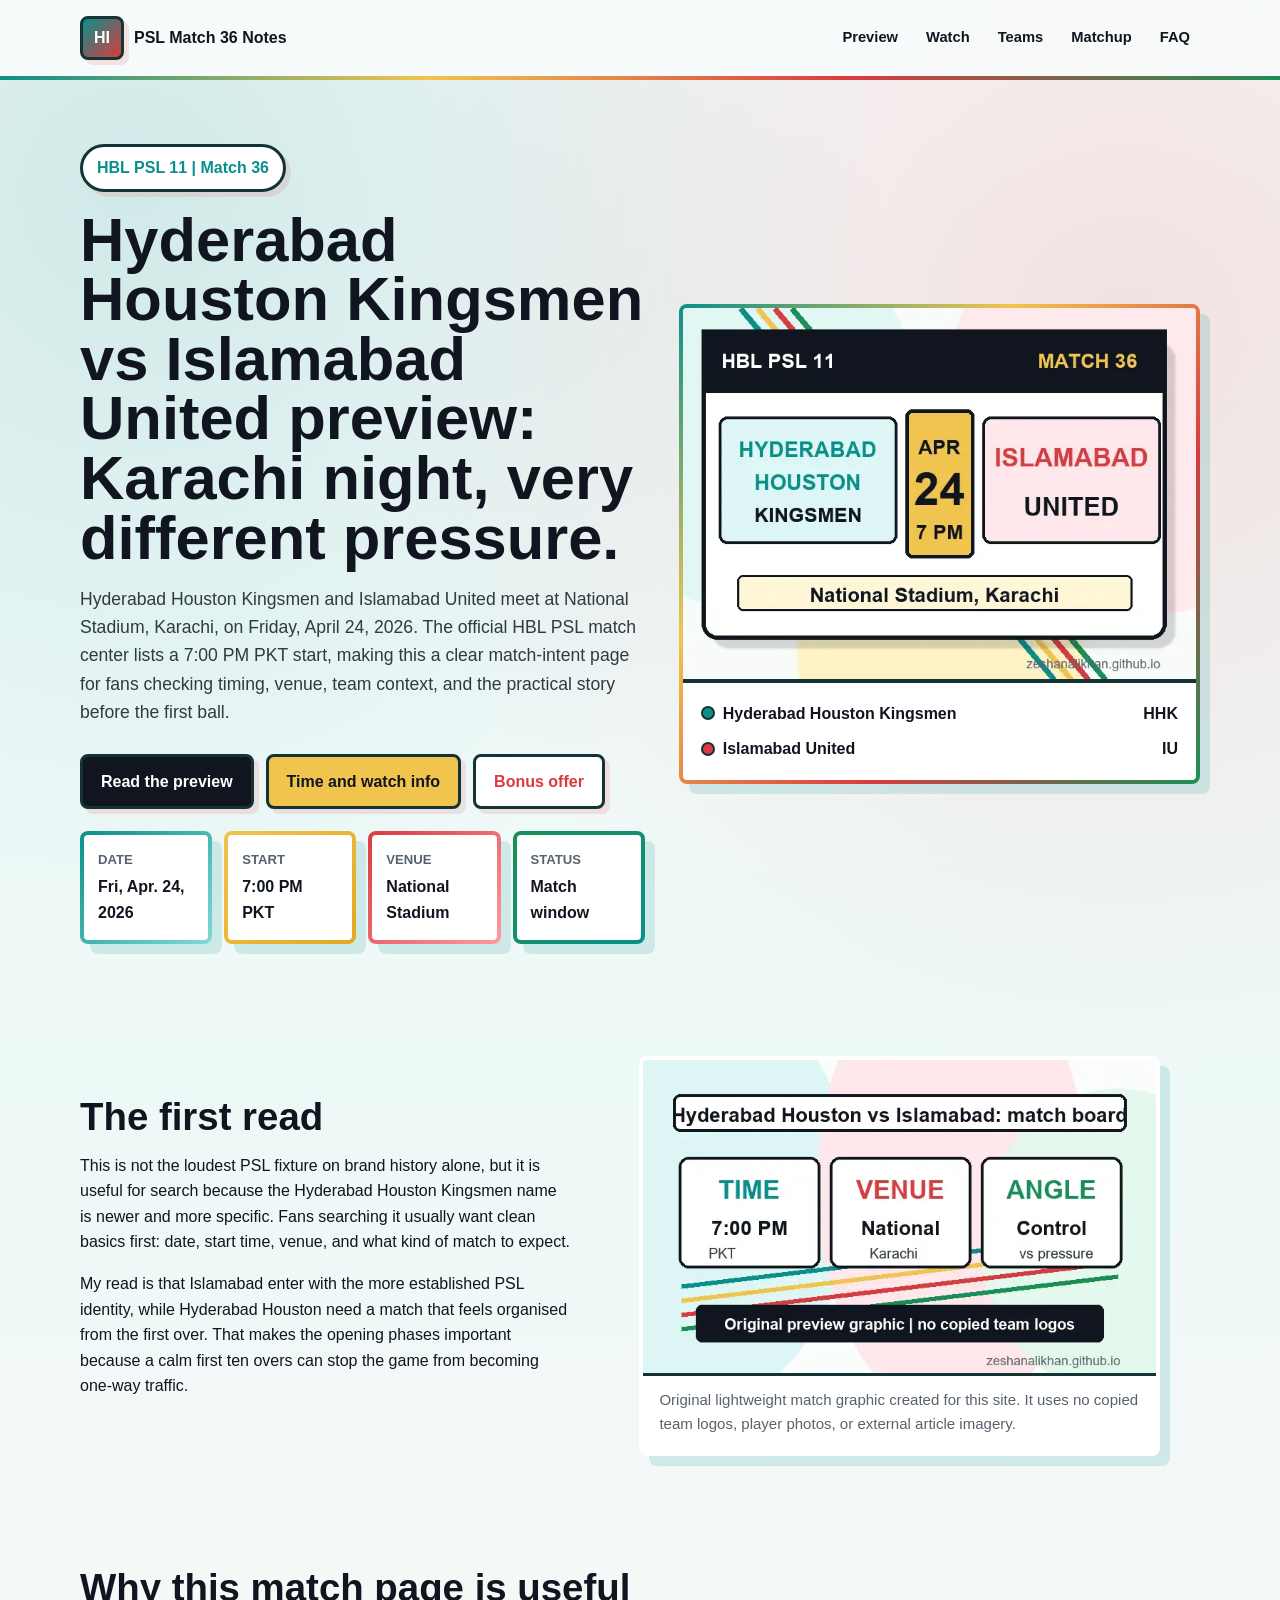
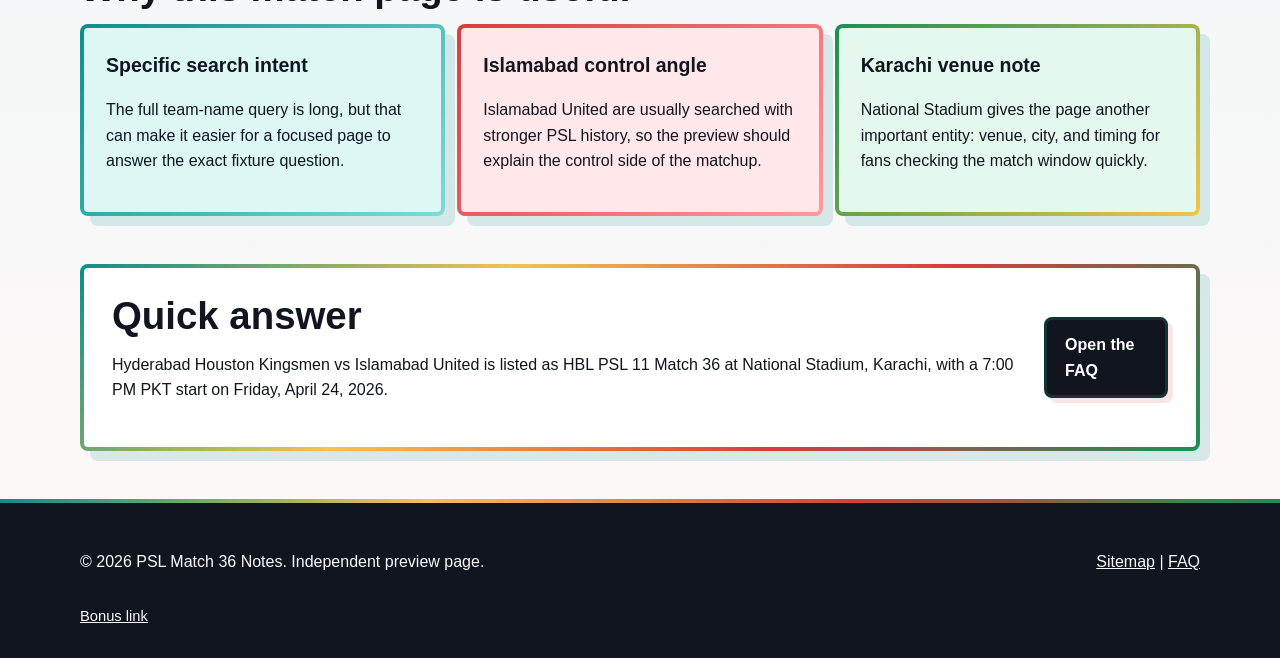
==== index.html @ 9ee0307c "Build Hyderabad Islamabad PSL preview site" ====
<!doctype html>
<html lang="en">
  <head>
    <meta charset="utf-8">
    <meta name="viewport" content="width=device-width, initial-scale=1">
    <meta name="google-site-verification" content="zPeMqoo2h3M_oqIertTkiu1rAj5quQBwW_J42bXbuFM">
    <title>Hyderabad Houston Kingsmen vs Islamabad United PSL 2026 Preview</title>
    <meta name="description" content="Original Hyderabad Houston Kingsmen vs Islamabad United HBL PSL 11 preview with match time, National Stadium venue notes, team context, and matchup angles.">
    <link rel="canonical" href="https://zeshanalikhan.github.io/hyderabad-houston-kingsmen-islamabad-united-psl-preview/">
    <meta property="og:title" content="Hyderabad Houston Kingsmen vs Islamabad United PSL 2026 Preview">
    <meta property="og:description" content="Hyderabad Houston Kingsmen meet Islamabad United in HBL PSL 11 Match 36 at National Stadium, Karachi.">
    <meta property="og:type" content="website">
    <meta property="og:url" content="https://zeshanalikhan.github.io/hyderabad-houston-kingsmen-islamabad-united-psl-preview/">
    <meta property="og:image" content="https://zeshanalikhan.github.io/hyderabad-houston-kingsmen-islamabad-united-psl-preview/assets/images/hhk-islamabad-hero.webp">
    <meta name="twitter:card" content="summary_large_image">
    <link rel="stylesheet" href="styles.css">
    <script type="application/ld+json">
      {
        "@context": "https://schema.org",
        "@type": "SportsEvent",
        "name": "Hyderabad Houston Kingsmen vs Islamabad United",
        "startDate": "2026-04-24T19:00:00+05:00",
        "eventStatus": "https://schema.org/EventScheduled",
        "eventAttendanceMode": "https://schema.org/OfflineEventAttendanceMode",
        "location": {
          "@type": "Place",
          "name": "National Stadium",
          "address": {
            "@type": "PostalAddress",
            "addressLocality": "Karachi",
            "addressCountry": "PK"
          }
        },
        "homeTeam": {"@type": "SportsTeam", "name": "Hyderabad Houston Kingsmen"},
        "awayTeam": {"@type": "SportsTeam", "name": "Islamabad United"},
        "sport": "Cricket"
      }
    </script>
  </head>
  <body>
    <a class="skip-link" href="#main">Skip to content</a>
    <header class="site-header">
      <div class="nav-wrap">
        <a class="brand" href="index.html" aria-label="Hyderabad Houston Kingsmen Islamabad United PSL preview home">
          <span class="brand-mark">HI</span>
          <span>PSL Match 36 Notes</span>
        </a>
        <nav class="nav-links" aria-label="Main navigation">
          <a href="pages/match-preview.html">Preview</a>
          <a href="pages/how-to-watch.html">Watch</a>
          <a href="pages/team-context.html">Teams</a>
          <a href="pages/matchup-notes.html">Matchup</a>
          <a href="pages/game-faq.html">FAQ</a>
        </nav>
      </div>
    </header>

    <main id="main">
      <section class="hero">
        <div class="hero-inner">
          <div class="hero-copy">
            <span class="eyebrow">HBL PSL 11 | Match 36</span>
            <h1>Hyderabad Houston Kingsmen vs Islamabad United preview: Karachi night, very different pressure.</h1>
            <p class="lede">Hyderabad Houston Kingsmen and Islamabad United meet at National Stadium, Karachi, on Friday, April 24, 2026. The official HBL PSL match center lists a 7:00 PM PKT start, making this a clear match-intent page for fans checking timing, venue, team context, and the practical story before the first ball.</p>
            <div class="cta-row">
              <a class="button" href="pages/match-preview.html">Read the preview</a>
              <a class="button secondary" href="pages/how-to-watch.html">Time and watch info</a>
              <a class="button ghost" href="https://www.profitablecpmratenetwork.com/j9f627innq?key=be46e17df9e34aa3b5b8e77e88a34740" rel="nofollow sponsored noopener" target="_blank">Bonus offer</a>
            </div>
            <div class="meta-grid" aria-label="Match quick facts">
              <div class="fact-card"><span>Date</span><strong>Fri, Apr. 24, 2026</strong></div>
              <div class="fact-card"><span>Start</span><strong>7:00 PM PKT</strong></div>
              <div class="fact-card"><span>Venue</span><strong>National Stadium</strong></div>
              <div class="fact-card"><span>Status</span><strong data-event-countdown>Checking match window</strong></div>
            </div>
          </div>
          <aside class="hero-card" aria-label="Match card">
            <img src="assets/images/hhk-islamabad-hero.webp" width="720" height="520" alt="Illustrated Hyderabad Houston Kingsmen vs Islamabad United PSL match card">
            <div class="scoreboard">
              <div class="score-row"><span><span class="team-dot hyderabad"></span>Hyderabad Houston Kingsmen</span><strong>HHK</strong></div>
              <div class="score-row"><span><span class="team-dot islamabad"></span>Islamabad United</span><strong>IU</strong></div>
            </div>
          </aside>
        </div>
      </section>

      <section class="section">
        <div class="two-col">
          <div>
            <h2>The first read</h2>
            <p>This is not the loudest PSL fixture on brand history alone, but it is useful for search because the Hyderabad Houston Kingsmen name is newer and more specific. Fans searching it usually want clean basics first: date, start time, venue, and what kind of match to expect.</p>
            <p>My read is that Islamabad enter with the more established PSL identity, while Hyderabad Houston need a match that feels organised from the first over. That makes the opening phases important because a calm first ten overs can stop the game from becoming one-way traffic.</p>
          </div>
          <figure class="image-frame">
            <img src="assets/images/hhk-islamabad-context.webp" width="720" height="440" alt="Illustrated PSL context board for Hyderabad Houston Kingsmen vs Islamabad United">
            <figcaption>Original lightweight match graphic created for this site. It uses no copied team logos, player photos, or external article imagery.</figcaption>
          </figure>
        </div>
      </section>

      <section class="section">
        <h2>Why this match page is useful</h2>
        <div class="card-grid">
          <article class="panel">
            <h3>Specific search intent</h3>
            <p>The full team-name query is long, but that can make it easier for a focused page to answer the exact fixture question.</p>
          </article>
          <article class="panel">
            <h3>Islamabad control angle</h3>
            <p>Islamabad United are usually searched with stronger PSL history, so the preview should explain the control side of the matchup.</p>
          </article>
          <article class="panel">
            <h3>Karachi venue note</h3>
            <p>National Stadium gives the page another important entity: venue, city, and timing for fans checking the match window quickly.</p>
          </article>
        </div>
      </section>

      <section class="section split-band">
        <div>
          <h2>Quick answer</h2>
          <p>Hyderabad Houston Kingsmen vs Islamabad United is listed as HBL PSL 11 Match 36 at National Stadium, Karachi, with a 7:00 PM PKT start on Friday, April 24, 2026.</p>
        </div>
        <a class="button" href="pages/game-faq.html">Open the FAQ</a>
      </section>
    </main>

    <footer class="site-footer">
      <div class="footer-inner">
        <p>&copy; <span data-year>2026</span> PSL Match 36 Notes. Independent preview page.</p>
        <p><a href="sitemap.xml">Sitemap</a> | <a href="pages/game-faq.html">FAQ</a></p>
      </div>
      <div class="adsterra-link-wrap">
        <a class="adsterra-link" href="https://www.profitablecpmratenetwork.com/j9f627innq?key=be46e17df9e34aa3b5b8e77e88a34740" rel="nofollow sponsored noopener" target="_blank">Bonus link</a>
      </div>
    </footer>
    <script src="app.js" defer></script>
  </body>
</html>
---- styles.css ----
:root {
  --ink: #10151f;
  --paper: #f8fbfb;
  --panel: #ffffff;
  --muted: #58626d;
  --line: #143334;
  --hyderabad: #0b8f8a;
  --islamabad: #d93b3f;
  --green: #1a8f55;
  --gold: #f1c44e;
  --aqua: #ddf7f5;
  --rose: #ffe7ea;
  --leaf: #e4f8ed;
  --shadow: 10px 10px 0 rgba(11, 143, 138, 0.15);
  --soft-shadow: 5px 5px 0 rgba(217, 59, 63, 0.13);
}

* { box-sizing: border-box; }
html { scroll-behavior: smooth; }

body {
  margin: 0;
  background:
    radial-gradient(circle at 10% 8%, rgba(11, 143, 138, 0.16), transparent 32%),
    radial-gradient(circle at 88% 14%, rgba(217, 59, 63, 0.13), transparent 34%),
    linear-gradient(180deg, #f8fbfb 0%, #edf9f7 48%, #fff7f8 100%);
  color: var(--ink);
  font-family: Arial, Helvetica, sans-serif;
  line-height: 1.6;
}

a { color: inherit; }
img { display: block; max-width: 100%; height: auto; }

.skip-link {
  position: absolute;
  left: 12px;
  top: -80px;
  z-index: 30;
  background: var(--ink);
  color: #fff;
  padding: 10px 14px;
  border-radius: 6px;
}
.skip-link:focus { top: 12px; }

.site-header {
  position: sticky;
  top: 0;
  z-index: 20;
  background: rgba(248, 251, 251, 0.95);
  border-bottom: 4px solid transparent;
  border-image: linear-gradient(90deg, var(--hyderabad), var(--gold), var(--islamabad), var(--green)) 1;
  backdrop-filter: blur(12px);
}

.nav-wrap, .hero-inner, .section, .footer-inner, .page-shell, .adsterra-link-wrap {
  width: min(1120px, calc(100% - 32px));
  margin: 0 auto;
}

.nav-wrap {
  min-height: 76px;
  display: flex;
  align-items: center;
  justify-content: space-between;
  gap: 22px;
}

.brand {
  display: inline-flex;
  align-items: center;
  gap: 10px;
  text-decoration: none;
  font-weight: 900;
}

.brand-mark {
  width: 44px;
  height: 44px;
  display: inline-grid;
  place-items: center;
  border-radius: 8px;
  background: linear-gradient(135deg, var(--hyderabad), var(--islamabad));
  color: #fff;
  border: 3px solid var(--line);
  box-shadow: var(--soft-shadow);
}

.nav-links {
  display: flex;
  flex-wrap: wrap;
  justify-content: flex-end;
  gap: 8px;
}
.nav-links a {
  text-decoration: none;
  font-size: 0.92rem;
  font-weight: 800;
  padding: 8px 10px;
  border-radius: 6px;
}
.nav-links a:hover { background: var(--aqua); }

.hero { padding: 64px 0 48px; }
.hero-inner {
  display: grid;
  grid-template-columns: minmax(0, 1.04fr) minmax(320px, 0.96fr);
  align-items: center;
  gap: 34px;
}

.eyebrow {
  display: inline-flex;
  align-items: center;
  gap: 8px;
  background: #fff;
  border: 3px solid var(--line);
  border-radius: 999px;
  padding: 8px 14px;
  color: var(--hyderabad);
  font-weight: 900;
  letter-spacing: 0;
  box-shadow: var(--soft-shadow);
}

h1, h2, h3, p { overflow-wrap: anywhere; }
h1 {
  margin: 18px 0;
  font-size: clamp(2.35rem, 4.8vw, 5rem);
  line-height: 0.97;
  letter-spacing: 0;
}
h2 {
  margin: 0 0 16px;
  font-size: clamp(1.75rem, 3vw, 3rem);
  line-height: 1.04;
}
h3 { margin: 0 0 10px; font-size: 1.22rem; }
.lede { max-width: 66ch; color: #2e3b40; font-size: 1.1rem; }

.cta-row {
  display: flex;
  flex-wrap: wrap;
  gap: 12px;
  margin: 28px 0 22px;
}

.button {
  display: inline-flex;
  min-height: 48px;
  align-items: center;
  justify-content: center;
  padding: 12px 18px;
  border-radius: 8px;
  border: 3px solid var(--line);
  background: var(--ink);
  color: #fff;
  font-weight: 900;
  text-decoration: none;
  box-shadow: var(--soft-shadow);
}
.button.secondary { background: var(--gold); color: var(--ink); }
.button.ghost { background: #fff; color: var(--islamabad); }
.button:hover { transform: translate(-1px, -1px); }

.meta-grid, .card-grid {
  display: grid;
  grid-template-columns: repeat(4, minmax(0, 1fr));
  gap: 12px;
}

.fact-card, .panel, .hero-card, .image-frame, .article, .info-list div, .phase-grid section {
  background: var(--panel);
  border: 4px solid transparent;
  border-radius: 8px;
  box-shadow: var(--shadow);
  background-image: linear-gradient(var(--panel), var(--panel)), linear-gradient(135deg, var(--hyderabad), var(--gold), var(--islamabad), var(--green));
  background-origin: border-box;
  background-clip: padding-box, border-box;
}

.fact-card { padding: 14px; }
.fact-card:nth-child(1) { background-image: linear-gradient(#ffffff, #ffffff), linear-gradient(135deg, var(--hyderabad), #80dad6); }
.fact-card:nth-child(2) { background-image: linear-gradient(#ffffff, #ffffff), linear-gradient(135deg, var(--gold), #e4a820); }
.fact-card:nth-child(3) { background-image: linear-gradient(#ffffff, #ffffff), linear-gradient(135deg, var(--islamabad), #ff9aa0); }
.fact-card:nth-child(4) { background-image: linear-gradient(#ffffff, #ffffff), linear-gradient(135deg, var(--green), var(--hyderabad)); }
.fact-card span, .info-list span {
  display: block;
  color: var(--muted);
  font-size: 0.82rem;
  font-weight: 900;
  text-transform: uppercase;
}
.fact-card strong, .info-list strong {
  display: block;
  margin-top: 4px;
  font-size: 1rem;
}

.hero-card { overflow: hidden; }
.scoreboard {
  border-top: 4px solid var(--line);
  padding: 18px;
  display: grid;
  gap: 10px;
}
.score-row {
  display: flex;
  justify-content: space-between;
  gap: 16px;
  align-items: center;
  font-weight: 900;
}
.score-row span { display: inline-flex; align-items: center; gap: 8px; }
.team-dot {
  width: 14px;
  height: 14px;
  border-radius: 50%;
  border: 2px solid var(--line);
}
.team-dot.hyderabad { background: var(--hyderabad); }
.team-dot.islamabad { background: var(--islamabad); }

.section { padding: 48px 0; }
.two-col {
  display: grid;
  grid-template-columns: minmax(0, 0.9fr) minmax(300px, 1.1fr);
  gap: 28px;
  align-items: center;
}

.image-frame { overflow: hidden; background: #fff; }
.image-frame figcaption {
  padding: 12px 16px 16px;
  color: var(--muted);
  font-size: 0.94rem;
  border-top: 3px solid var(--line);
}

.card-grid { grid-template-columns: repeat(3, minmax(0, 1fr)); }
.panel { padding: 22px; }
.panel:nth-child(1) { background-image: linear-gradient(var(--aqua), var(--aqua)), linear-gradient(135deg, var(--hyderabad), #80dad6); }
.panel:nth-child(2) { background-image: linear-gradient(var(--rose), var(--rose)), linear-gradient(135deg, var(--islamabad), #ff9aa0); }
.panel:nth-child(3) { background-image: linear-gradient(var(--leaf), var(--leaf)), linear-gradient(135deg, var(--green), var(--gold)); }

.split-band {
  display: flex;
  justify-content: space-between;
  gap: 24px;
  align-items: center;
  background: #fff;
  border: 4px solid transparent;
  border-radius: 8px;
  box-shadow: var(--shadow);
  padding: 28px;
  margin-bottom: 48px;
  background-image: linear-gradient(#fff, #fff), linear-gradient(135deg, var(--hyderabad), var(--gold), var(--islamabad), var(--green));
  background-origin: border-box;
  background-clip: padding-box, border-box;
}

.page-shell { padding: 48px 0; }
.article {
  padding: clamp(22px, 4vw, 46px);
  max-width: 900px;
}
.article h1 { font-size: clamp(2.15rem, 4.35vw, 4.25rem); }
.article p { font-size: 1.06rem; }
.text-link { color: var(--hyderabad); font-weight: 900; }

.info-list {
  display: grid;
  grid-template-columns: repeat(2, minmax(0, 1fr));
  gap: 12px;
  margin: 22px 0;
}
.info-list div { padding: 16px; box-shadow: var(--soft-shadow); }

.phase-grid {
  display: grid;
  grid-template-columns: repeat(3, minmax(0, 1fr));
  gap: 14px;
  margin: 22px 0;
}
.phase-grid section { padding: 18px; box-shadow: var(--soft-shadow); }
.faq h2 { margin-top: 28px; font-size: 1.55rem; }

.site-footer {
  background: var(--ink);
  color: #f8fbfb;
  padding: 30px 0;
  border-top: 4px solid transparent;
  border-image: linear-gradient(90deg, var(--hyderabad), var(--gold), var(--islamabad), var(--green)) 1;
}
.footer-inner {
  display: flex;
  justify-content: space-between;
  gap: 18px;
  flex-wrap: wrap;
}
.site-footer a { color: #f8fbfb; }
.adsterra-link-wrap { margin-top: 12px; }
.adsterra-link { color: #f8fbfb; font-size: 0.92rem; }

@media (max-width: 860px) {
  .nav-wrap, .footer-inner, .split-band {
    align-items: flex-start;
    flex-direction: column;
  }
  .hero-inner, .two-col, .meta-grid, .card-grid, .info-list, .phase-grid {
    grid-template-columns: 1fr;
  }
  .hero { padding-top: 36px; }
  .nav-links { justify-content: flex-start; }
}
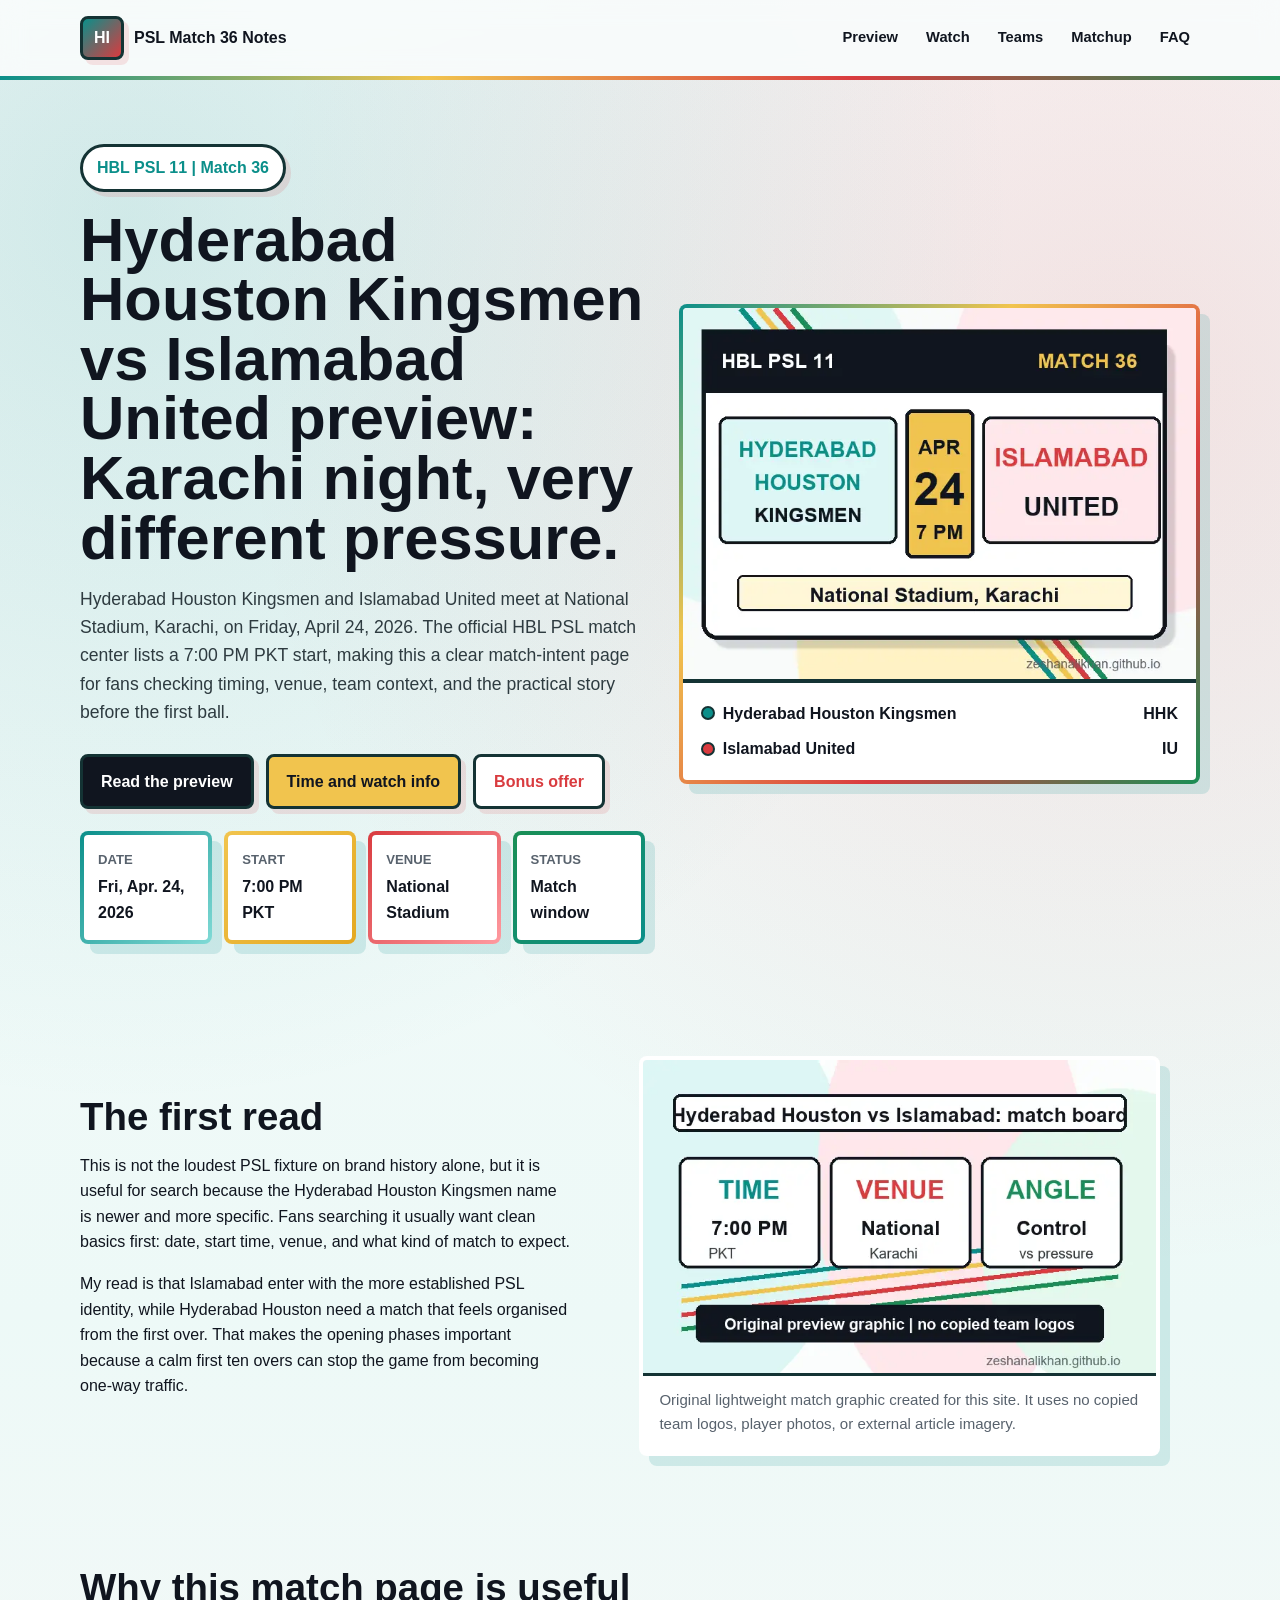
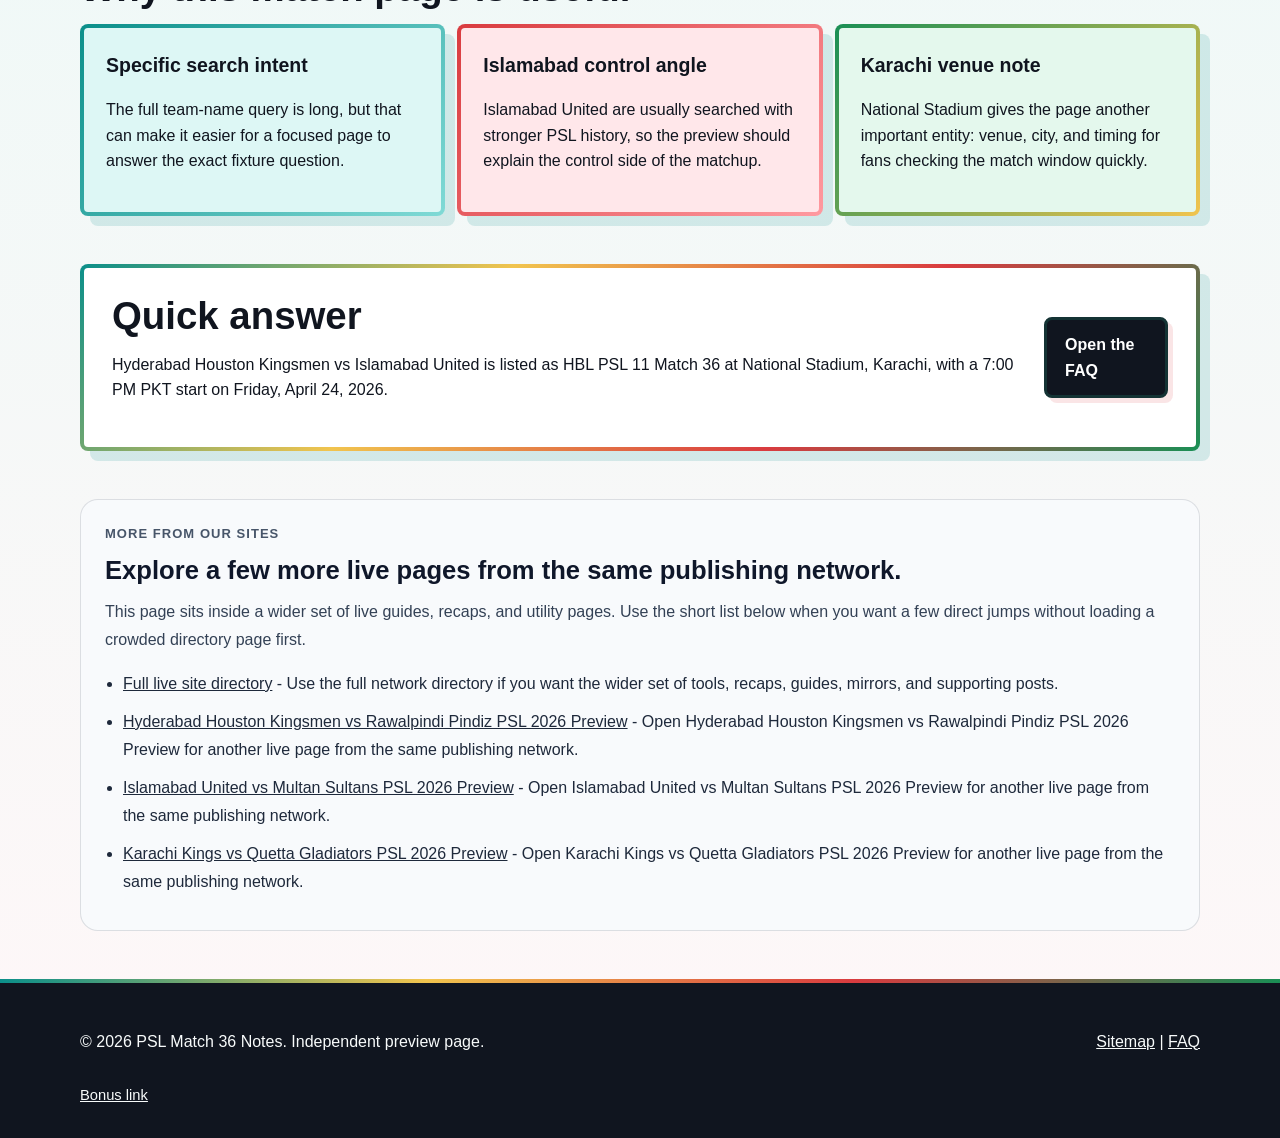
==== commit 9c4674d3: "Add owned network links" ====
--- a/index.html
+++ b/index.html
@@ -123,6 +123,24 @@
         </div>
         <a class="button" href="pages/game-faq.html">Open the FAQ</a>
       </section>
+
+      <!-- NETWORK_LINKS_START -->
+      <section data-network-links="true" aria-labelledby="network-links-heading" style="padding:0 0 48px;">
+        <div style="width:min(1120px, calc(100% - 32px)); margin:0 auto;">
+          <div style="border:1px solid rgba(15, 23, 42, 0.12); background:#f8fafc; border-radius:18px; padding:24px;">
+            <p style="margin:0 0 10px; font-size:13px; font-weight:800; letter-spacing:0.08em; text-transform:uppercase; color:#475569;">More from our sites</p>
+            <h2 id="network-links-heading" style="margin:0 0 12px; font-size:clamp(1.5rem, 2vw, 1.9rem); line-height:1.2; color:#0f172a;">Explore a few more live pages from the same publishing network.</h2>
+            <p style="margin:0 0 16px; color:#334155; line-height:1.75;">This page sits inside a wider set of live guides, recaps, and utility pages. Use the short list below when you want a few direct jumps without loading a crowded directory page first.</p>
+            <ul style="margin:0; padding-left:18px; color:#1e293b; line-height:1.75;">
+          <li style="margin:0 0 10px;"><a href="https://zeshanalikhan.github.io/creator-app-hub-site/pages/site-directory.html">Full live site directory</a> - Use the full network directory if you want the wider set of tools, recaps, guides, mirrors, and supporting posts.</li>
+          <li style="margin:0 0 10px;"><a href="https://zeshanalikhan.github.io/hyderabad-houston-kingsmen-rawalpindi-pindiz-psl-preview/">Hyderabad Houston Kingsmen vs Rawalpindi Pindiz PSL 2026 Preview</a> - Open Hyderabad Houston Kingsmen vs Rawalpindi Pindiz PSL 2026 Preview for another live page from the same publishing network.</li>
+          <li style="margin:0 0 10px;"><a href="https://zeshanalikhan.github.io/islamabad-united-multan-sultans-psl-preview/">Islamabad United vs Multan Sultans PSL 2026 Preview</a> - Open Islamabad United vs Multan Sultans PSL 2026 Preview for another live page from the same publishing network.</li>
+          <li style="margin:0 0 10px;"><a href="https://zeshanalikhan.github.io/karachi-kings-quetta-gladiators-psl-preview/">Karachi Kings vs Quetta Gladiators PSL 2026 Preview</a> - Open Karachi Kings vs Quetta Gladiators PSL 2026 Preview for another live page from the same publishing network.</li>
+            </ul>
+          </div>
+        </div>
+      </section>
+      <!-- NETWORK_LINKS_END -->
     </main>
 
     <footer class="site-footer">
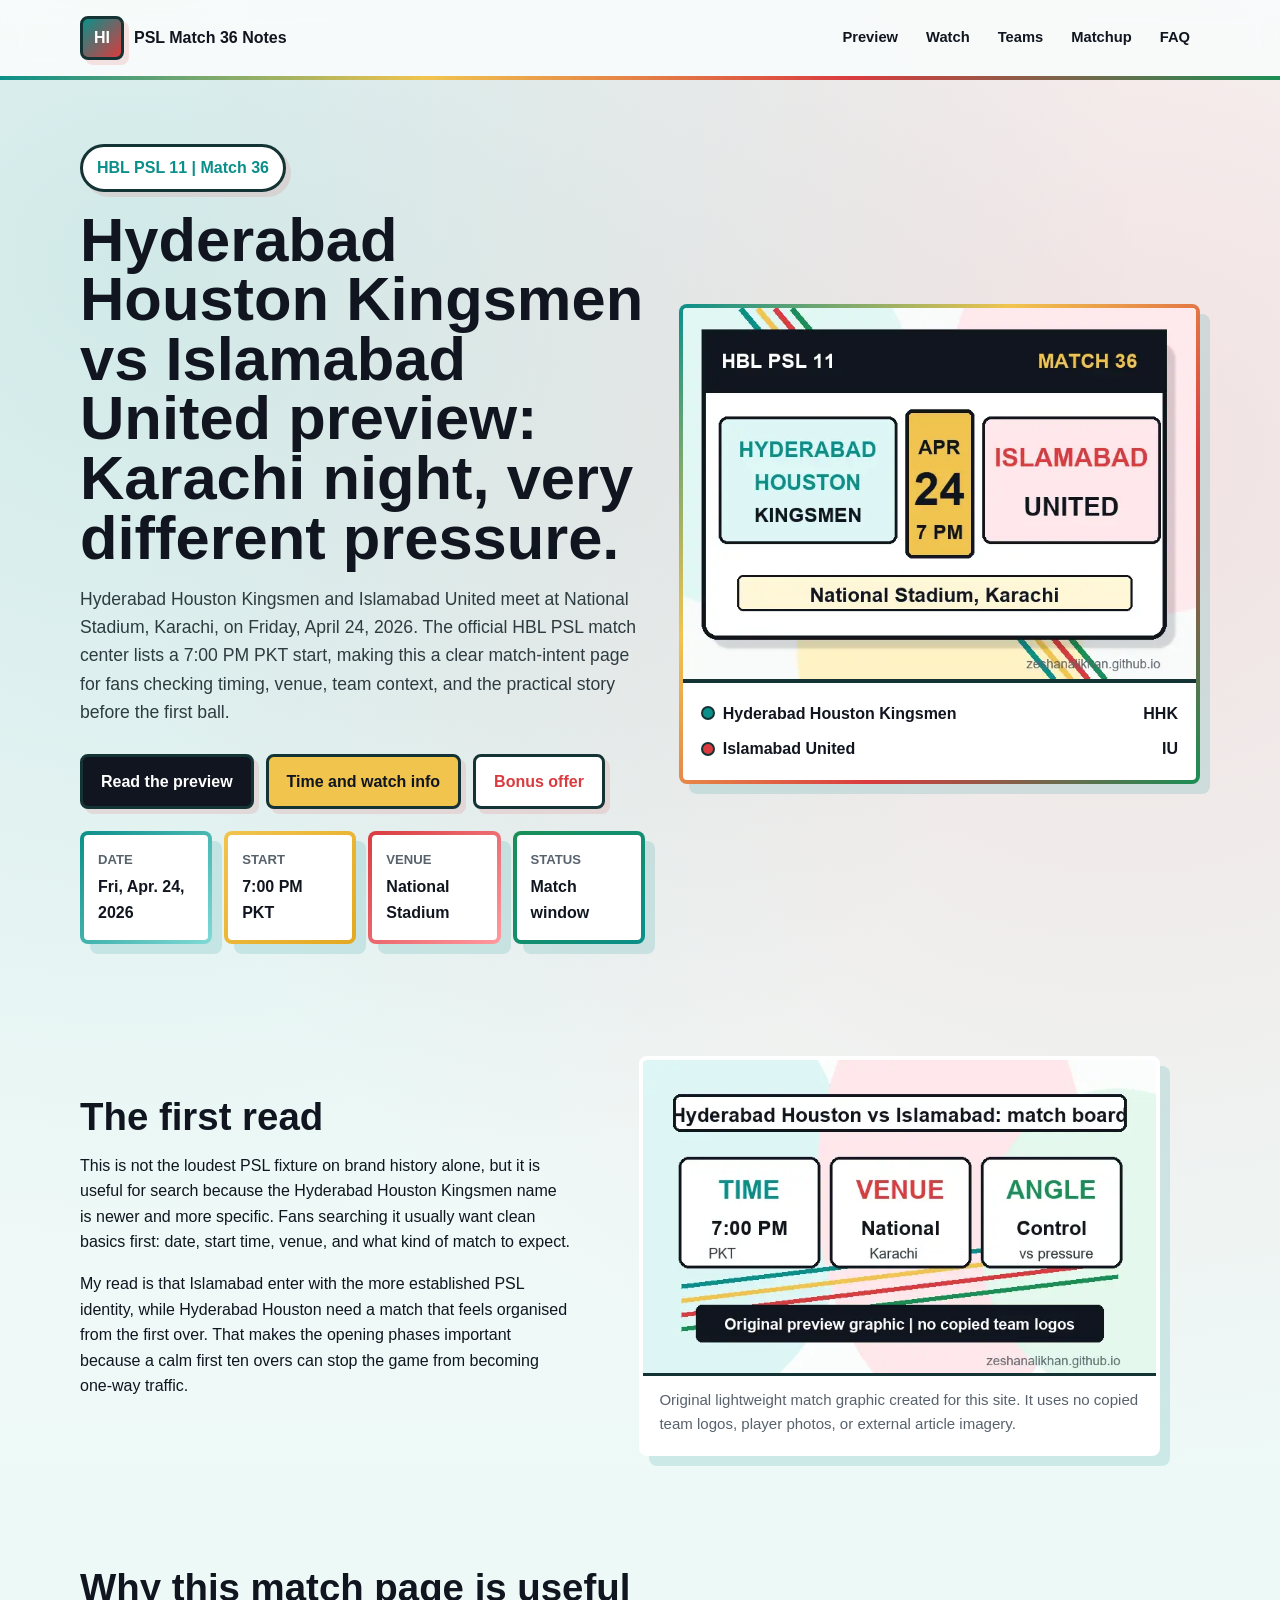
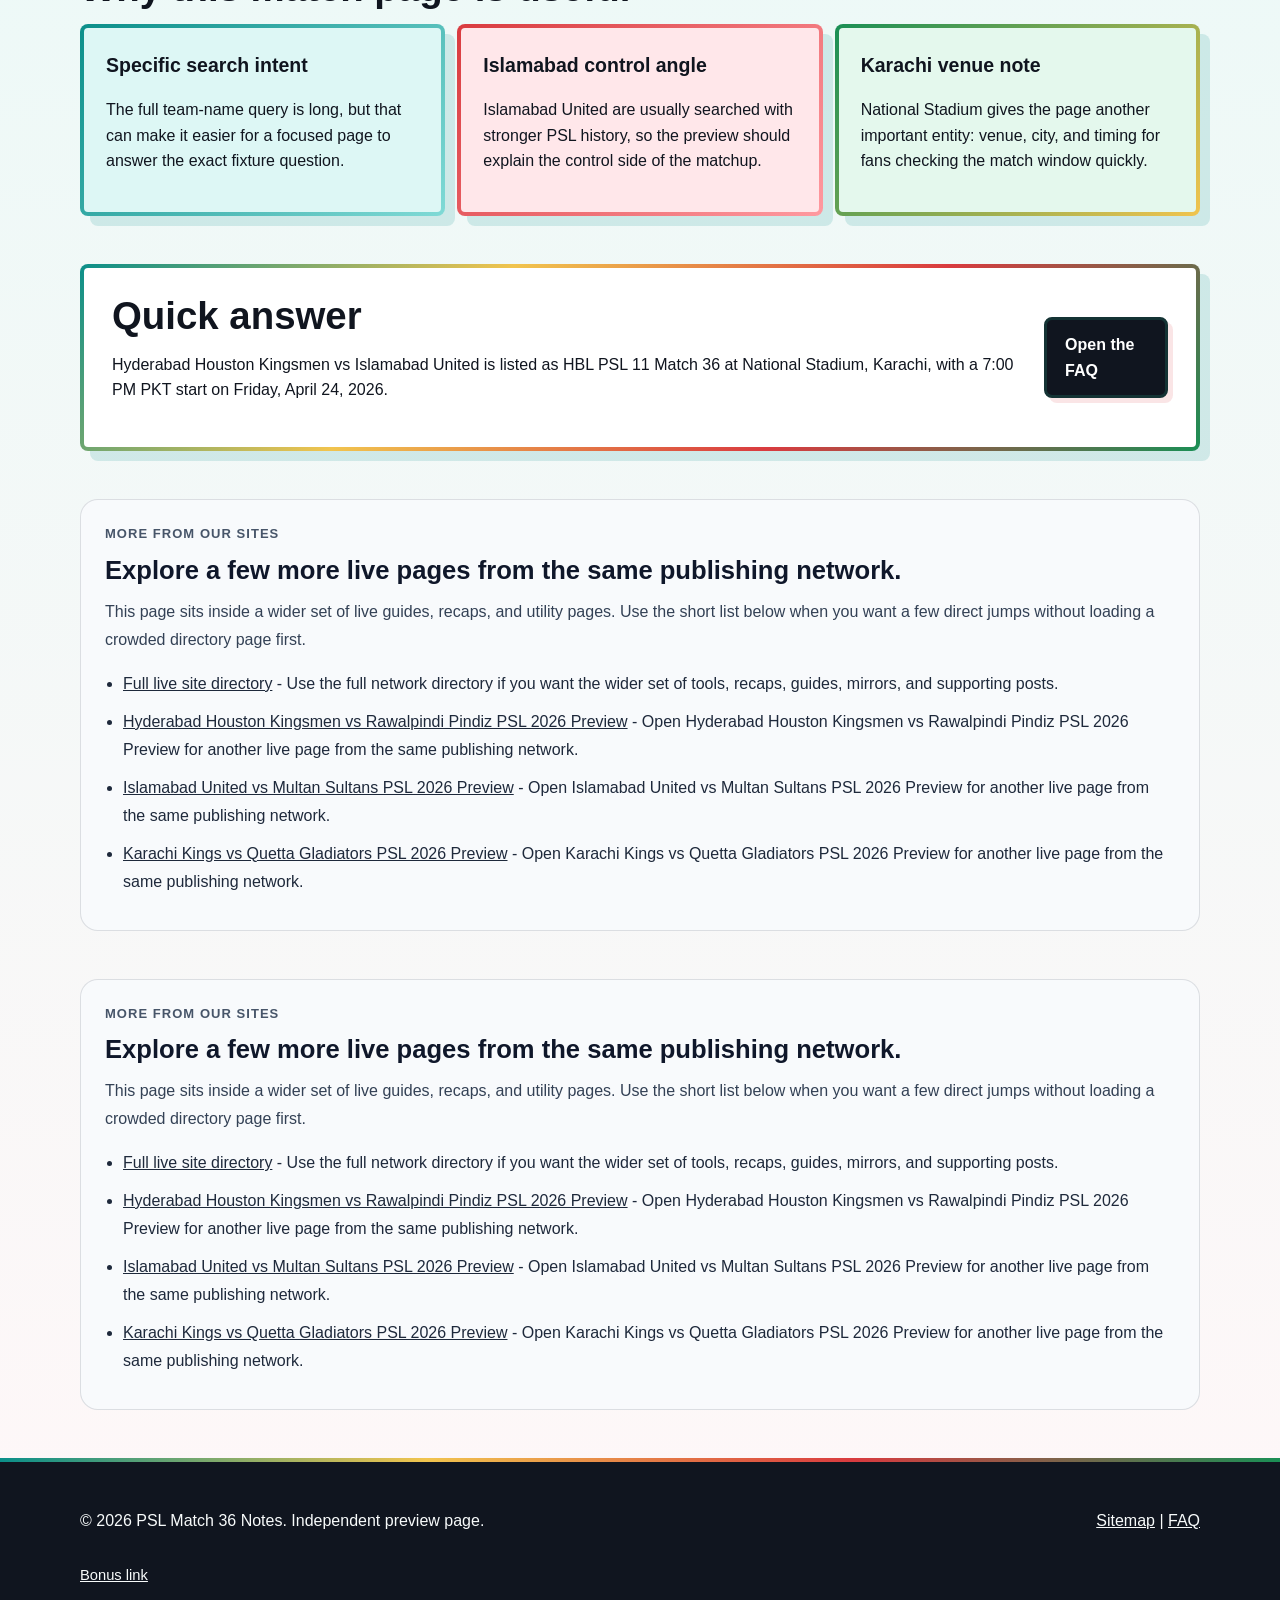
==== commit 3d835c7b: "Add owned network links" ====
--- a/index.html
+++ b/index.html
@@ -141,6 +141,24 @@
         </div>
       </section>
       <!-- NETWORK_LINKS_END -->
+    
+      <!-- NETWORK_LINKS_START -->
+      <section data-network-links="true" aria-labelledby="network-links-heading" style="padding:0 0 48px;">
+        <div style="width:min(1120px, calc(100% - 32px)); margin:0 auto;">
+          <div style="border:1px solid rgba(15, 23, 42, 0.12); background:#f8fafc; border-radius:18px; padding:24px;">
+            <p style="margin:0 0 10px; font-size:13px; font-weight:800; letter-spacing:0.08em; text-transform:uppercase; color:#475569;">More from our sites</p>
+            <h2 id="network-links-heading" style="margin:0 0 12px; font-size:clamp(1.5rem, 2vw, 1.9rem); line-height:1.2; color:#0f172a;">Explore a few more live pages from the same publishing network.</h2>
+            <p style="margin:0 0 16px; color:#334155; line-height:1.75;">This page sits inside a wider set of live guides, recaps, and utility pages. Use the short list below when you want a few direct jumps without loading a crowded directory page first.</p>
+            <ul style="margin:0; padding-left:18px; color:#1e293b; line-height:1.75;">
+          <li style="margin:0 0 10px;"><a href="https://zeshanalikhan.github.io/creator-app-hub-site/pages/site-directory.html">Full live site directory</a> - Use the full network directory if you want the wider set of tools, recaps, guides, mirrors, and supporting posts.</li>
+          <li style="margin:0 0 10px;"><a href="https://zeshanalikhan.github.io/hyderabad-houston-kingsmen-rawalpindi-pindiz-psl-preview/">Hyderabad Houston Kingsmen vs Rawalpindi Pindiz PSL 2026 Preview</a> - Open Hyderabad Houston Kingsmen vs Rawalpindi Pindiz PSL 2026 Preview for another live page from the same publishing network.</li>
+          <li style="margin:0 0 10px;"><a href="https://zeshanalikhan.github.io/islamabad-united-multan-sultans-psl-preview/">Islamabad United vs Multan Sultans PSL 2026 Preview</a> - Open Islamabad United vs Multan Sultans PSL 2026 Preview for another live page from the same publishing network.</li>
+          <li style="margin:0 0 10px;"><a href="https://zeshanalikhan.github.io/karachi-kings-quetta-gladiators-psl-preview/">Karachi Kings vs Quetta Gladiators PSL 2026 Preview</a> - Open Karachi Kings vs Quetta Gladiators PSL 2026 Preview for another live page from the same publishing network.</li>
+            </ul>
+          </div>
+        </div>
+      </section>
+      <!-- NETWORK_LINKS_END -->
     </main>
 
     <footer class="site-footer">
